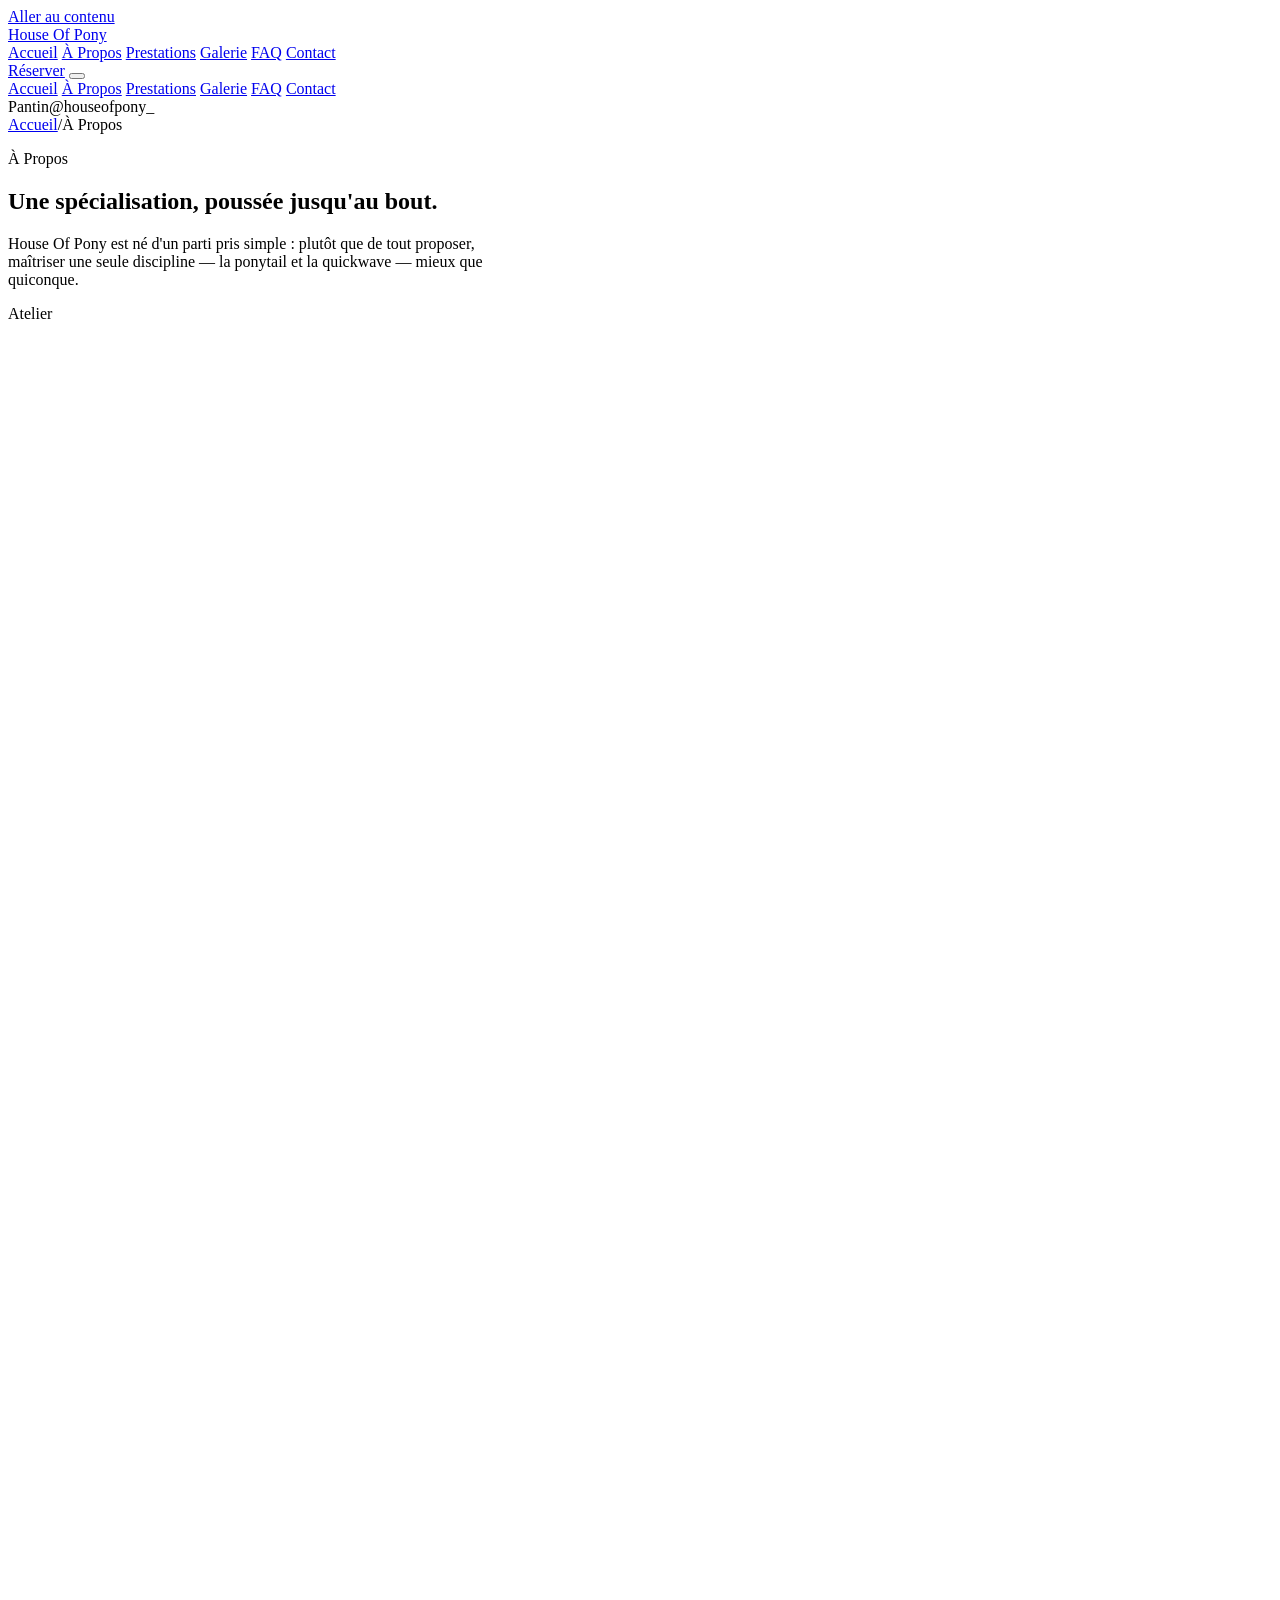
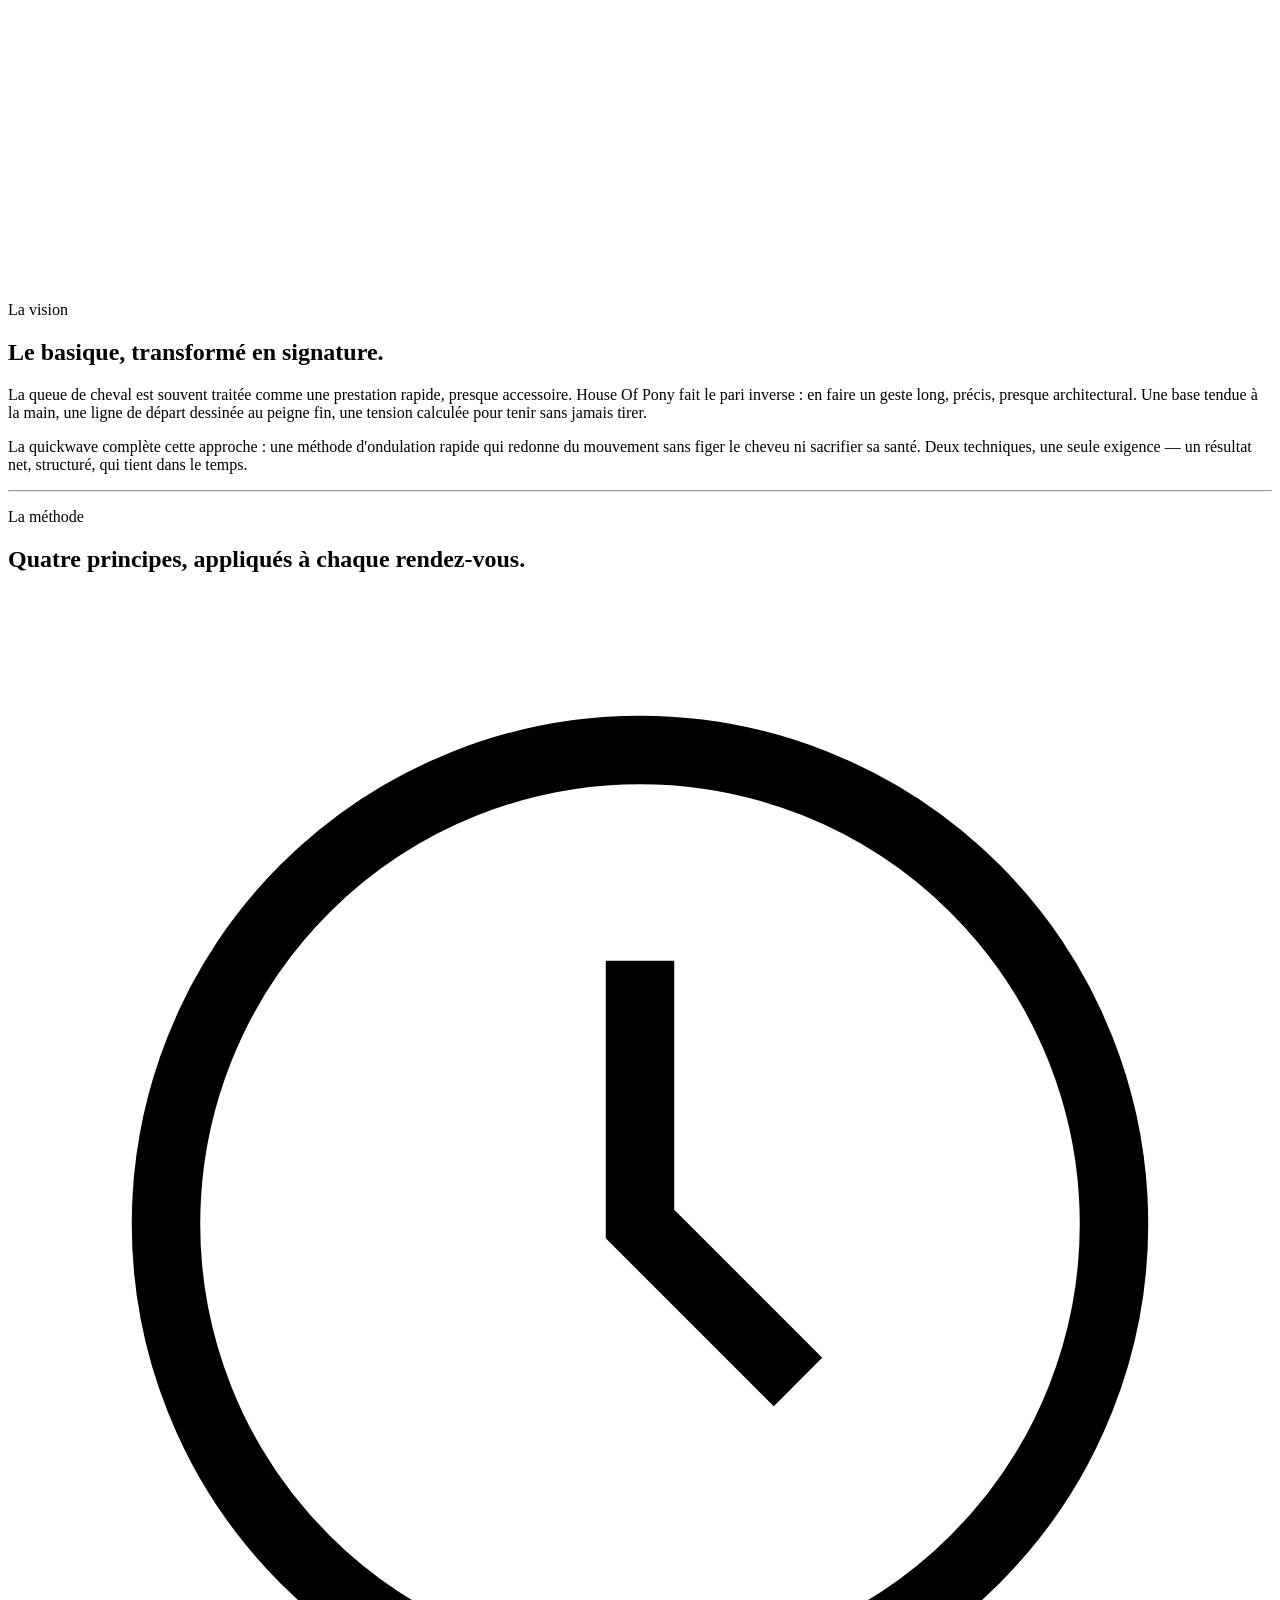
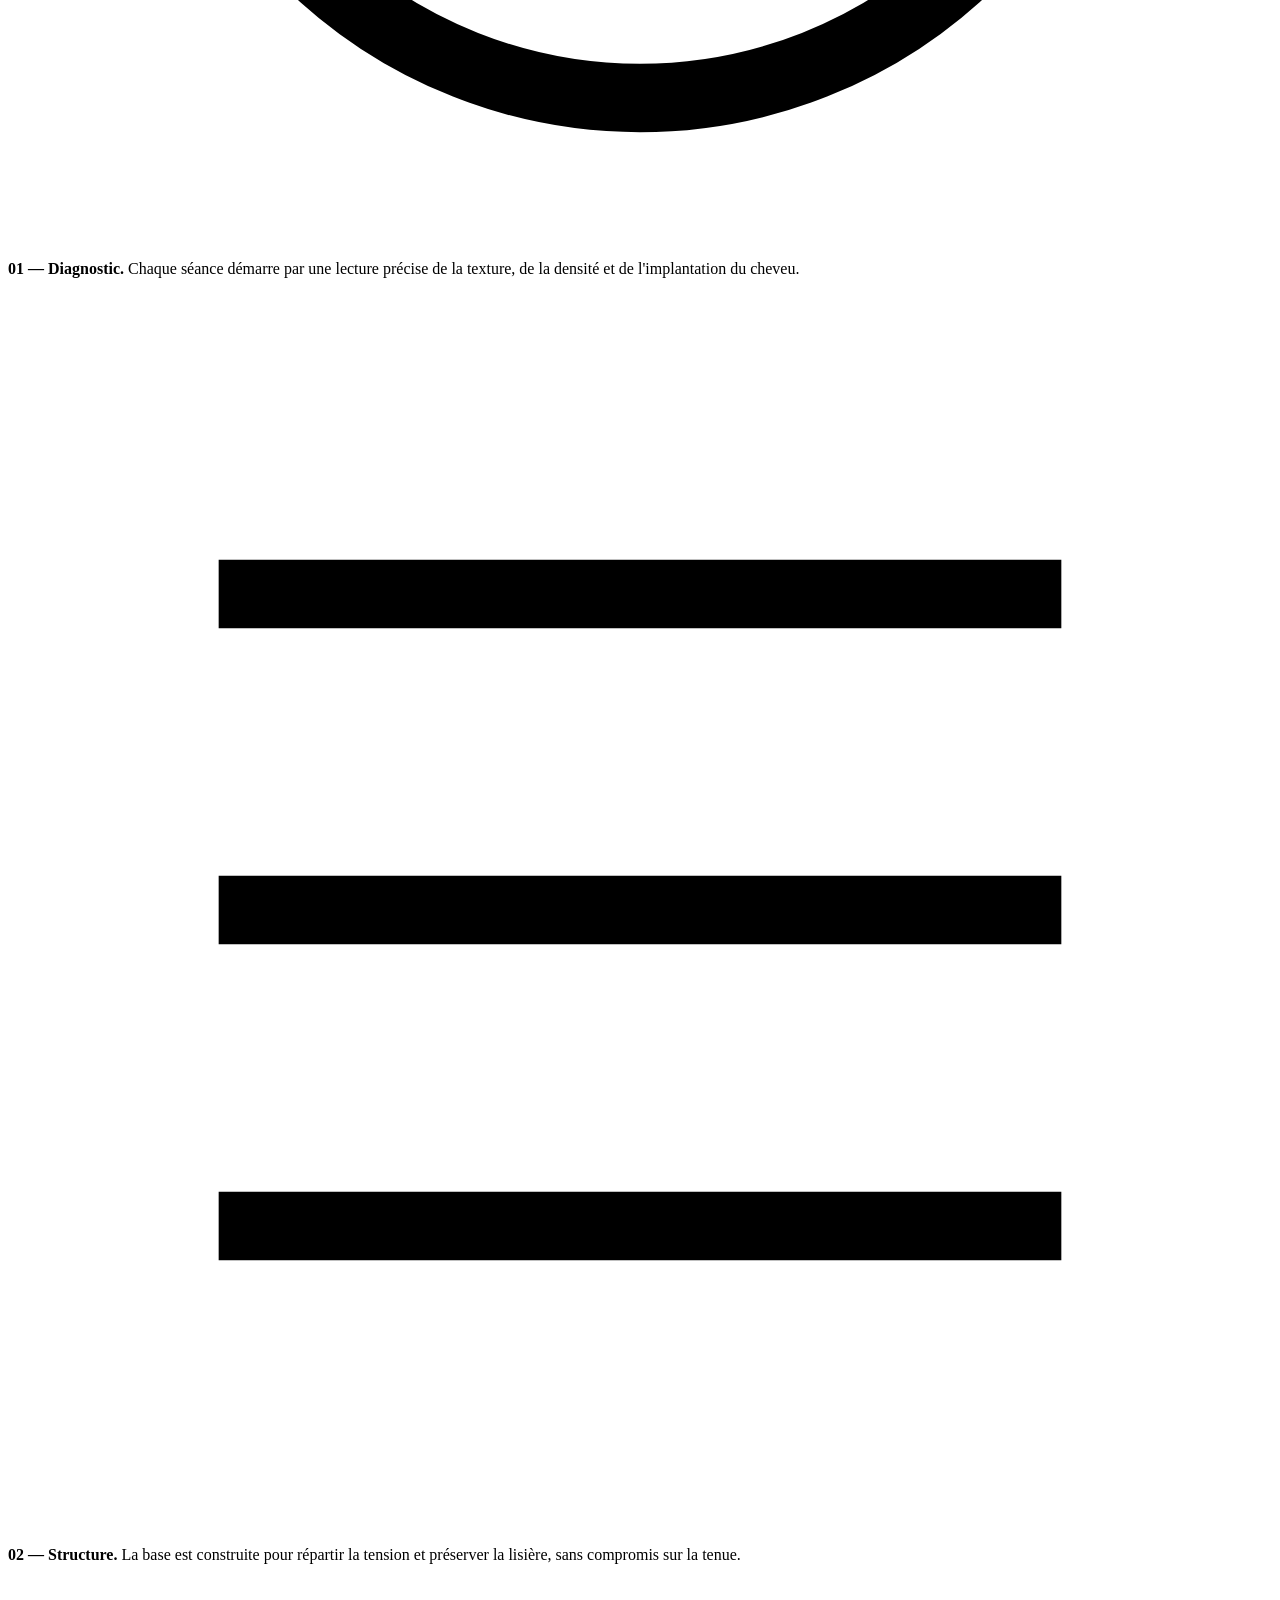
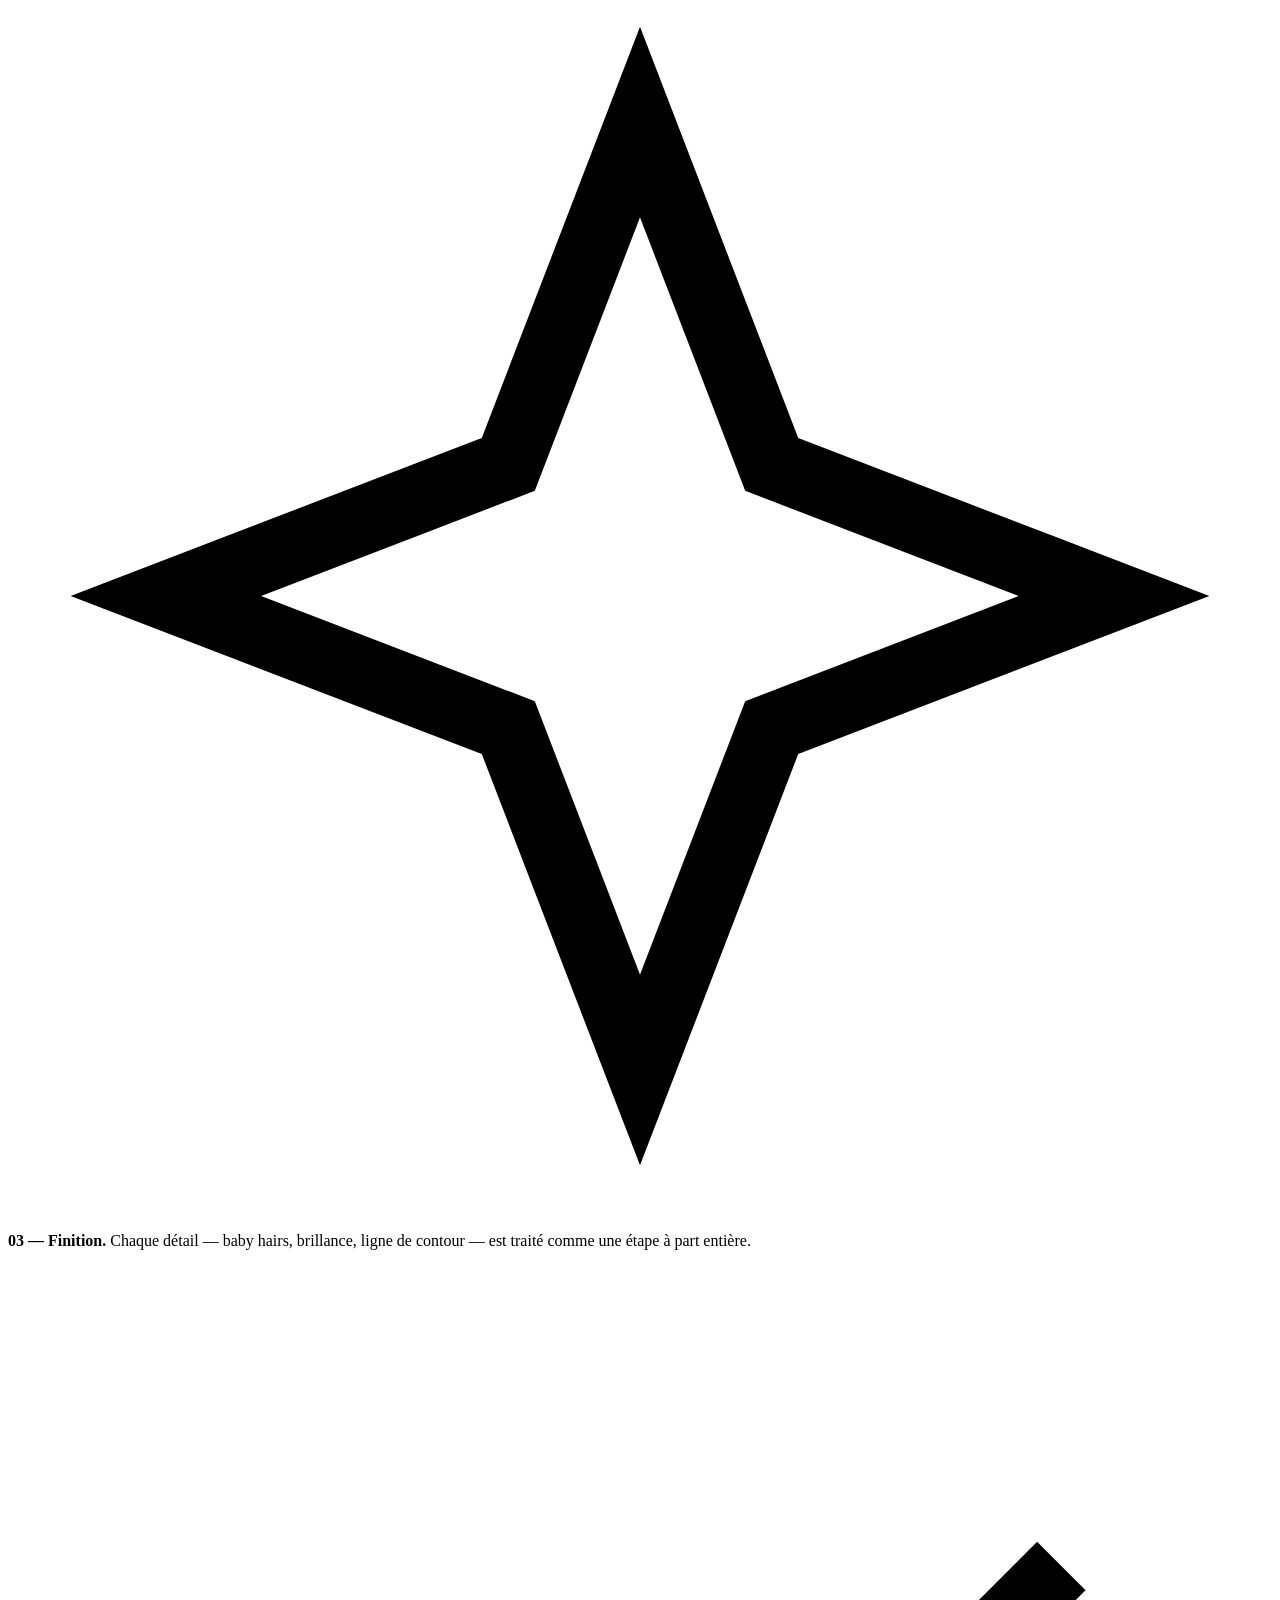
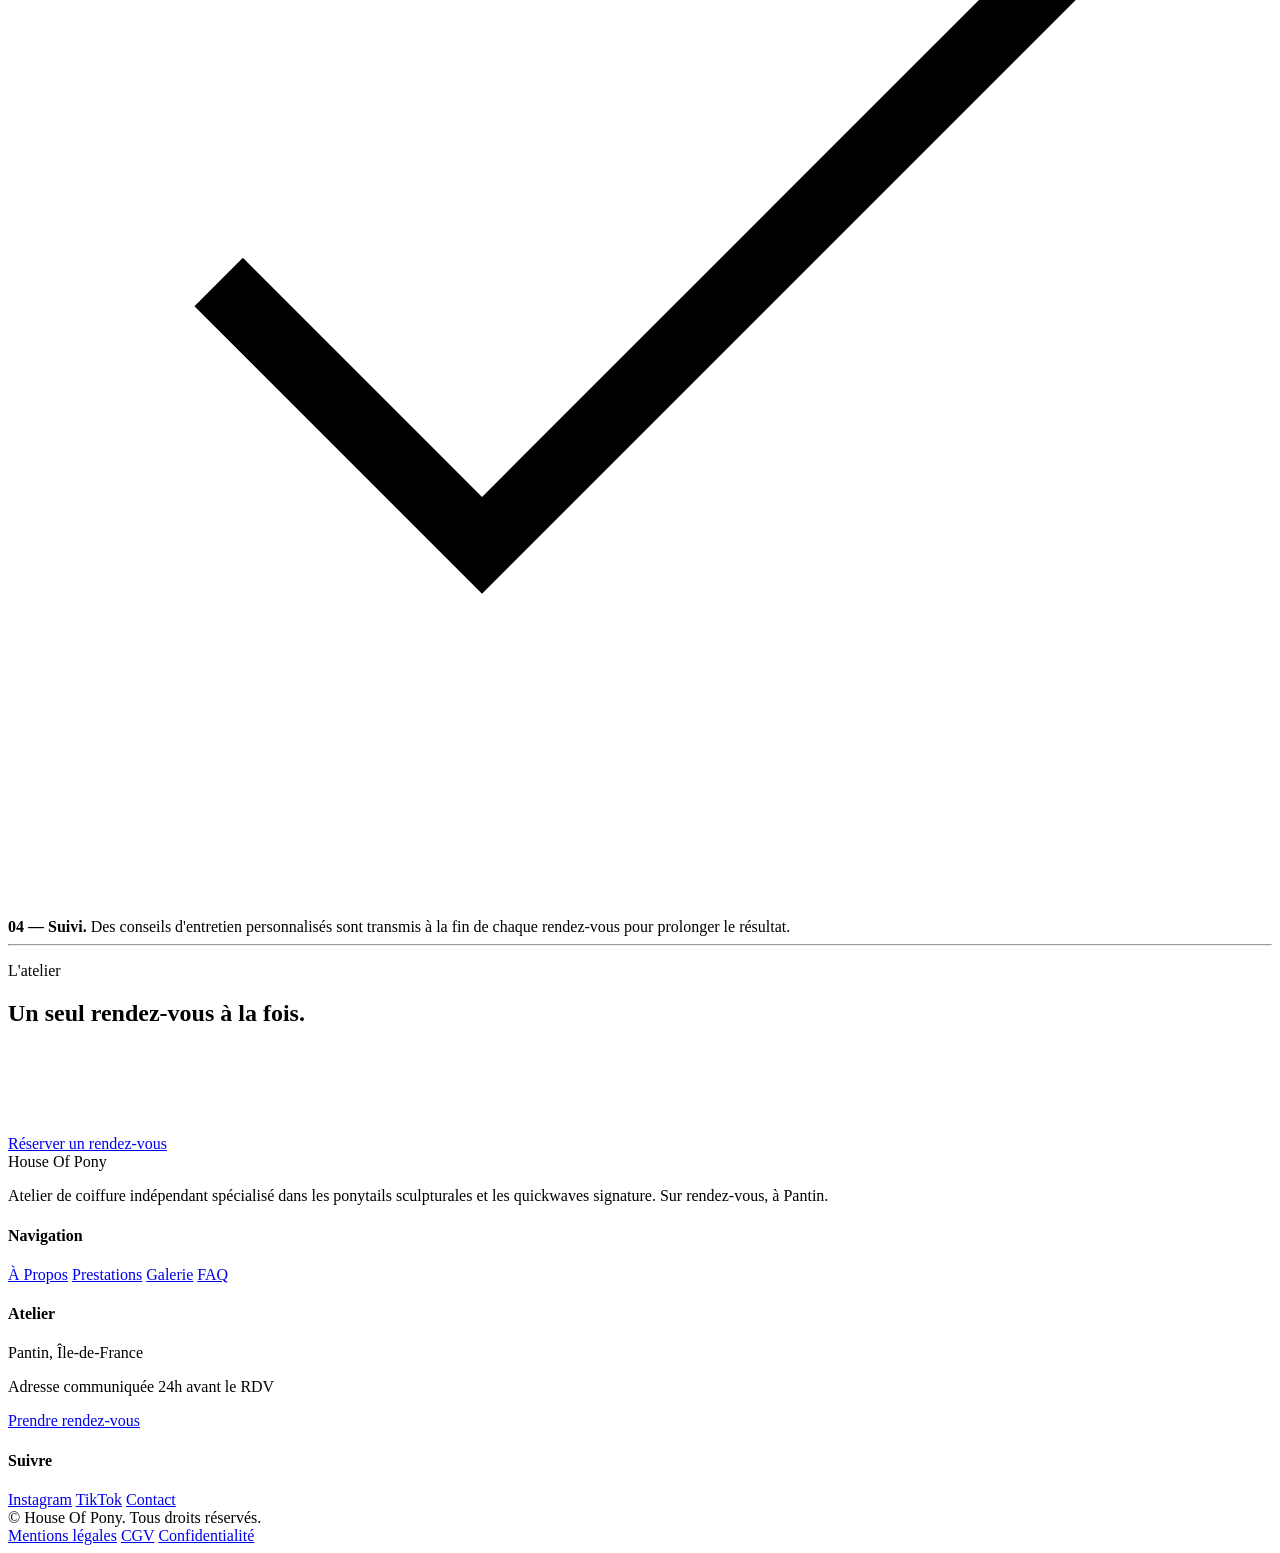
==== a-propos.html @ 2d3432c4 "Initial deploy: a-propos.html" ====
<!doctype html>
<html lang="fr">
<head>
<meta charset="UTF-8">
<meta name="viewport" content="width=device-width, initial-scale=1.0">
<title>À Propos — House Of Pony</title>
<meta name="description" content="Découvrez House Of Pony, atelier de coiffure indépendant à Pantin spécialisé dans les ponytails sculpturales et les quickwaves. Méthode, exigence et vision.">
<link rel="canonical" href="https://houseofpony.fr/a-propos.html">
<meta property="og:type" content="website">
<meta property="og:title" content="À Propos — House Of Pony">
<meta property="og:description" content="Méthode, exigence et vision d'un atelier de coiffure indépendant spécialisé dans les ponytails et quickwaves.">
<meta property="og:url" content="https://houseofpony.fr/a-propos.html">
<link rel="icon" href="data:image/svg+xml,<svg xmlns=%22http://www.w3.org/2000/svg%22 viewBox=%220 0 100 100%22><rect width=%22100%22 height=%22100%22 fill=%22black%22/><text x=%2250%22 y=%2266%22 font-size=%2260%22 fill=%22white%22 text-anchor=%22middle%22 font-family=%22serif%22>P</text></svg>">
<link rel="stylesheet" href="assets/css/style.css">
<link rel="stylesheet" href="assets/css/components.css">
</head>
<body>
<a href="#main" class="skip-link">Aller au contenu</a>

<header class="nav on-light" id="siteNav">
  <div class="nav-inner">
    <a href="index.html" class="nav-logo">House Of Pony</a>
    <nav class="nav-links">
      <a href="index.html">Accueil</a>
      <a href="a-propos.html" class="active">À Propos</a>
      <a href="prestations.html">Prestations</a>
      <a href="galerie.html">Galerie</a>
      <a href="faq.html">FAQ</a>
      <a href="contact.html">Contact</a>
    </nav>
    <div class="nav-cta">
      <a href="reservation.html" class="btn btn-outline btn-sm">Réserver</a>
      <button class="nav-burger" aria-label="Menu"><span></span><span></span><span></span></button>
    </div>
  </div>
</header>

<div class="mobile-menu">
  <nav>
    <a href="index.html">Accueil</a>
    <a href="a-propos.html">À Propos</a>
    <a href="prestations.html">Prestations</a>
    <a href="galerie.html">Galerie</a>
    <a href="faq.html">FAQ</a>
    <a href="contact.html">Contact</a>
  </nav>
  <div class="mm-foot"><span>Pantin</span><span>@houseofpony_</span></div>
</div>

<main id="main">
  <section class="page-hero">
    <div class="container">
      <div class="breadcrumb"><a href="index.html">Accueil</a><span>/</span><span>À Propos</span></div>
      <p class="eyebrow">À Propos</p>
      <h1 class="h-xl mt-xs">Une spécialisation, poussée jusqu'au bout.</h1>
      <p class="lede mt-m" style="max-width:60ch">House Of Pony est né d'un parti pris simple : plutôt que de tout proposer, maîtriser une seule discipline — la ponytail et la quickwave — mieux que quiconque.</p>
    </div>
  </section>

  <section class="section-pad">
    <div class="container grid-2">
      <div data-reveal>
        <div class="media-ph" style="aspect-ratio:4/5" role="img" aria-label="Photographie d'atelier House Of Pony — à intégrer lors du prochain shooting professionnel">
          <span class="mono">Atelier</span>
        </div>
      </div>
      <div class="about-body" data-reveal data-reveal-delay="1">
        <p class="eyebrow">La vision</p>
        <h2 class="h-lg mt-xs">Le basique, transformé en signature.</h2>
        <p class="body-l mt-m">La queue de cheval est souvent traitée comme une prestation rapide, presque accessoire. House Of Pony fait le pari inverse : en faire un geste long, précis, presque architectural. Une base tendue à la main, une ligne de départ dessinée au peigne fin, une tension calculée pour tenir sans jamais tirer.</p>
        <p class="body-l mt-s">La quickwave complète cette approche : une méthode d'ondulation rapide qui redonne du mouvement sans figer le cheveu ni sacrifier sa santé. Deux techniques, une seule exigence — un résultat net, structuré, qui tient dans le temps.</p>
      </div>
    </div>
  </section>

  <hr class="rule">

  <section class="section-pad">
    <div class="container">
      <p class="eyebrow center" data-reveal>La méthode</p>
      <h2 class="h-lg center mt-xs" data-reveal data-reveal-delay="1">Quatre principes, appliqués à chaque rendez-vous.</h2>
      <div class="grid-4 mt-l" data-reveal data-reveal-delay="2">
        <div class="cond-item" style="border:1px solid var(--line)">
          <svg viewBox="0 0 24 24" fill="none" stroke="currentColor" stroke-width="1.3"><circle cx="12" cy="12" r="9"/><path d="M12 7v5l3 3"/></svg>
          <span><strong>01 — Diagnostic.</strong> Chaque séance démarre par une lecture précise de la texture, de la densité et de l'implantation du cheveu.</span>
        </div>
        <div class="cond-item" style="border:1px solid var(--line)">
          <svg viewBox="0 0 24 24" fill="none" stroke="currentColor" stroke-width="1.3"><path d="M4 12h16M4 6h16M4 18h16"/></svg>
          <span><strong>02 — Structure.</strong> La base est construite pour répartir la tension et préserver la lisière, sans compromis sur la tenue.</span>
        </div>
        <div class="cond-item" style="border:1px solid var(--line)">
          <svg viewBox="0 0 24 24" fill="none" stroke="currentColor" stroke-width="1.3"><path d="M12 3l2.5 6.5L21 12l-6.5 2.5L12 21l-2.5-6.5L3 12l6.5-2.5z"/></svg>
          <span><strong>03 — Finition.</strong> Chaque détail — baby hairs, brillance, ligne de contour — est traité comme une étape à part entière.</span>
        </div>
        <div class="cond-item" style="border:1px solid var(--line)">
          <svg viewBox="0 0 24 24" fill="none" stroke="currentColor" stroke-width="1.3"><path d="M20 6L9 17l-5-5"/></svg>
          <span><strong>04 — Suivi.</strong> Des conseils d'entretien personnalisés sont transmis à la fin de chaque rendez-vous pour prolonger le résultat.</span>
        </div>
      </div>
    </div>
  </section>

  <hr class="rule">

  <section class="section-pad" style="background:var(--black); color:var(--white)">
    <div class="container center">
      <p class="eyebrow" data-reveal>L'atelier</p>
      <h2 class="h-lg mt-xs" data-reveal data-reveal-delay="1" style="color:var(--white)">Un seul rendez-vous à la fois.</h2>
      <p class="lede mt-m" style="max-width:60ch;margin-left:auto;margin-right:auto;color:rgba(255,255,255,.8)" data-reveal data-reveal-delay="2">
        House Of Pony reçoit sur rendez-vous uniquement, à Pantin. Aucun chevauchement de créneaux : chaque cliente bénéficie d'une attention entière, du premier diagnostic à la dernière touche de finition. L'adresse exacte est communiquée 24h avant chaque rendez-vous.
      </p>
      <a href="reservation.html" class="btn btn-inverse filled mt-l" data-reveal data-reveal-delay="3">Réserver un rendez-vous</a>
    </div>
  </section>
</main>

<footer class="footer">
  <div class="container">
    <div class="footer-top">
      <div>
        <div class="footer-brand">House Of Pony</div>
        <p class="footer-tag">Atelier de coiffure indépendant spécialisé dans les ponytails sculpturales et les quickwaves signature. Sur rendez-vous, à Pantin.</p>
      </div>
      <div class="footer-col">
        <h4>Navigation</h4>
        <a href="a-propos.html">À Propos</a>
        <a href="prestations.html">Prestations</a>
        <a href="galerie.html">Galerie</a>
        <a href="faq.html">FAQ</a>
      </div>
      <div class="footer-col">
        <h4>Atelier</h4>
        <p>Pantin, Île-de-France</p>
        <p>Adresse communiquée 24h avant le RDV</p>
        <a href="reservation.html">Prendre rendez-vous</a>
      </div>
      <div class="footer-col">
        <h4>Suivre</h4>
        <a href="https://instagram.com/houseofpony_" target="_blank" rel="noopener">Instagram</a>
        <a href="https://tiktok.com/@houseofpony_" target="_blank" rel="noopener">TikTok</a>
        <a href="contact.html">Contact</a>
      </div>
    </div>
    <div class="footer-bottom">
      <span>&copy; <span data-year></span> House Of Pony. Tous droits réservés.</span>
      <div class="footer-legal">
        <a href="mentions-legales.html">Mentions légales</a>
        <a href="cgv.html">CGV</a>
        <a href="confidentialite.html">Confidentialité</a>
      </div>
    </div>
  </div>
</footer>

<script src="assets/js/main.js"></script>
</body>
</html>
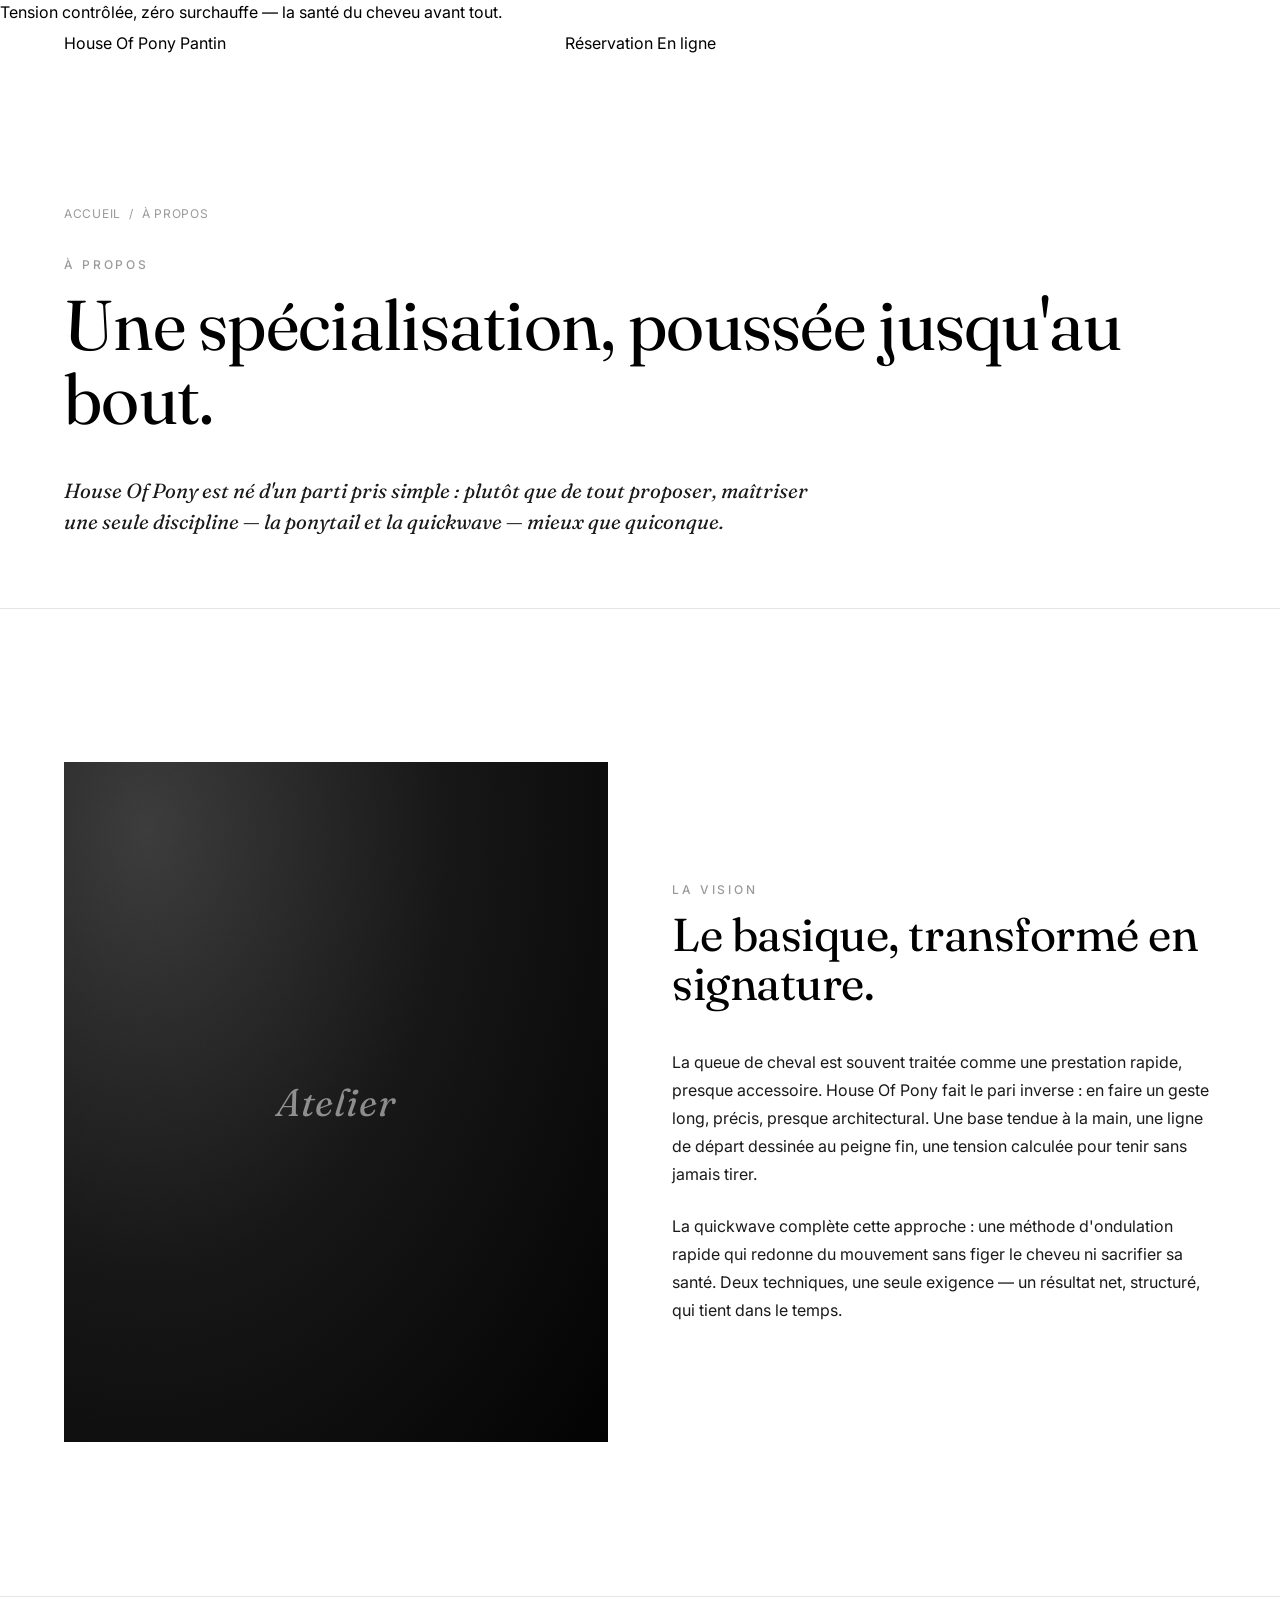
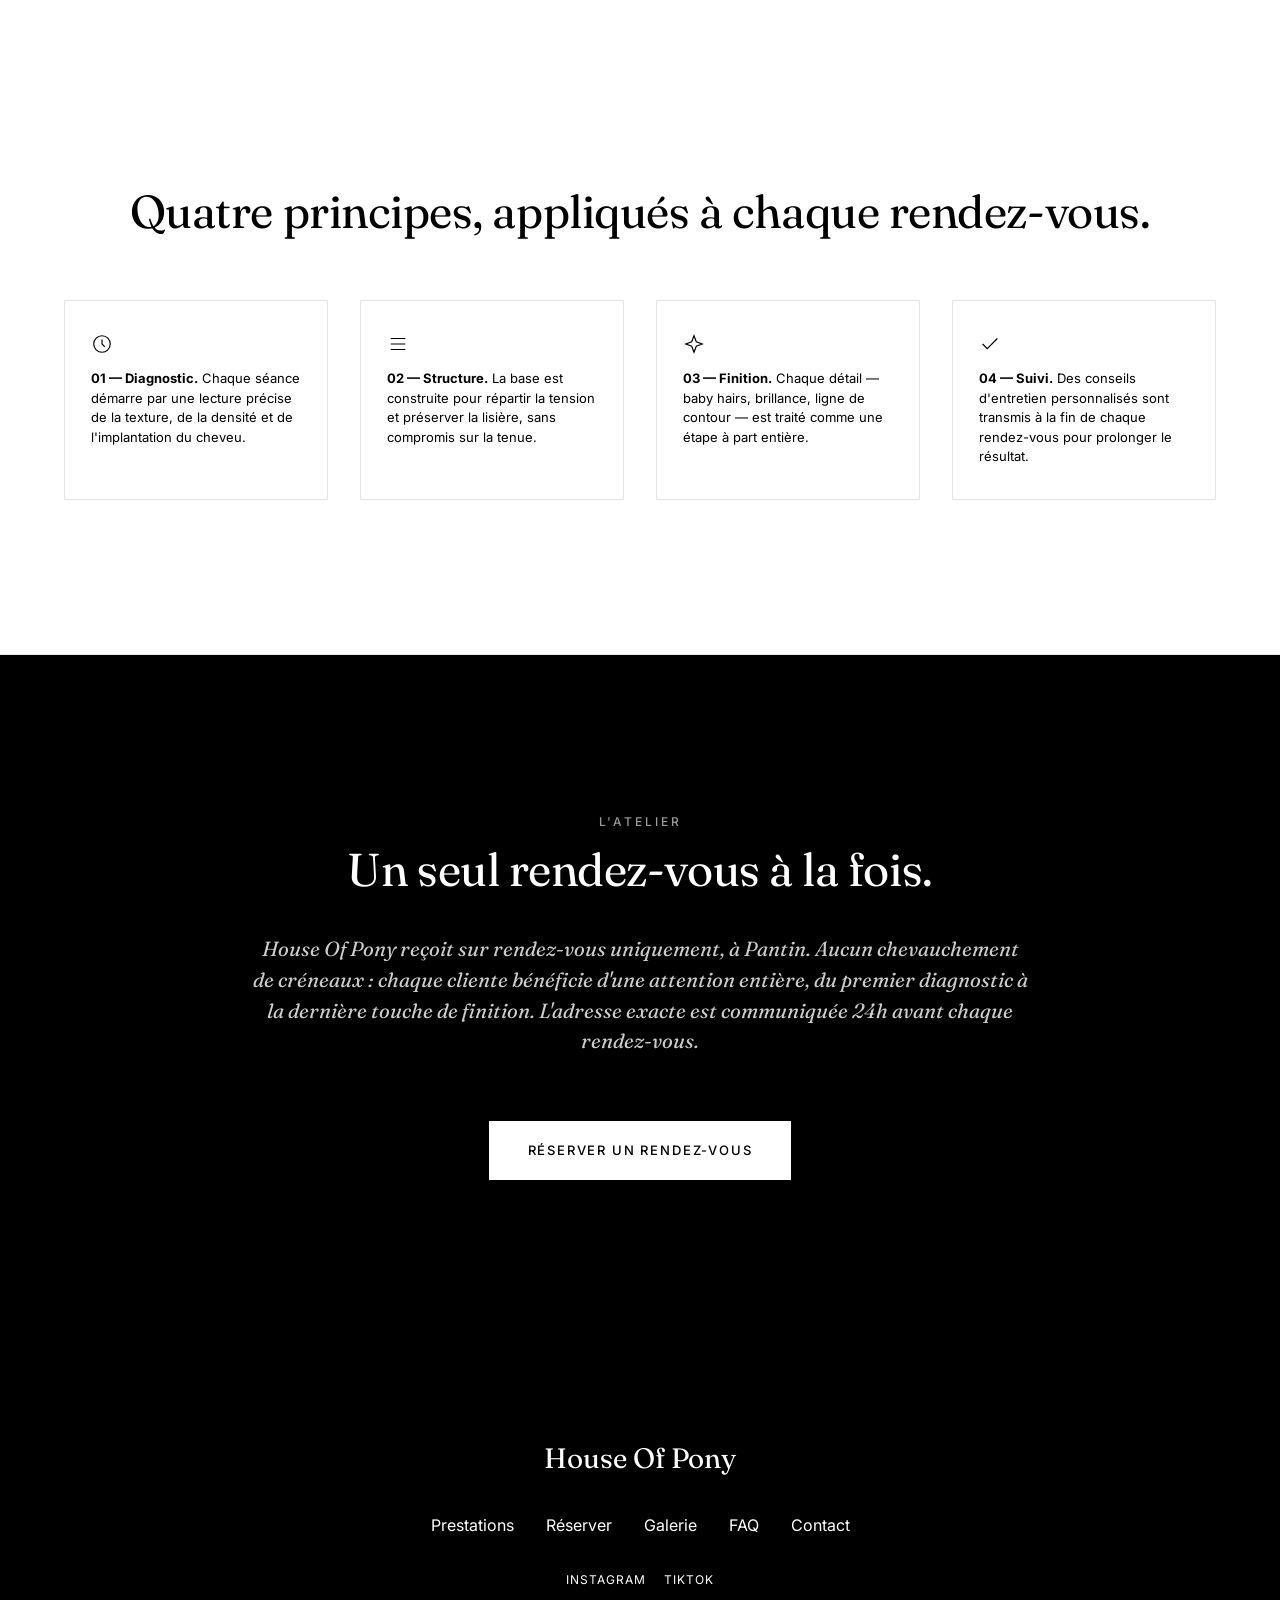
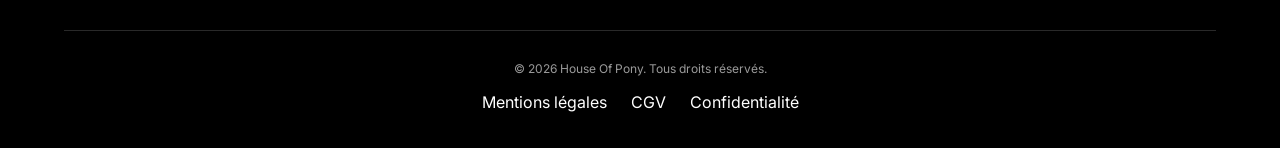
==== commit 8a8ca939: "Restructure homepage to mirror L'Atelier du 8 layout: minimal nav, announce bar, textless hero, diam" ====
--- a/a-propos.html
+++ b/a-propos.html
@@ -17,23 +17,21 @@
 <body>
 <a href="#main" class="skip-link">Aller au contenu</a>
 
-<header class="nav on-light" id="siteNav">
+<header class="nav" id="siteNav">
   <div class="nav-inner">
-    <a href="index.html" class="nav-logo">House Of Pony</a>
-    <nav class="nav-links">
-      <a href="index.html">Accueil</a>
-      <a href="a-propos.html" class="active">À Propos</a>
-      <a href="prestations.html">Prestations</a>
-      <a href="galerie.html">Galerie</a>
-      <a href="faq.html">FAQ</a>
-      <a href="contact.html">Contact</a>
-    </nav>
-    <div class="nav-cta">
-      <a href="reservation.html" class="btn btn-outline btn-sm">Réserver</a>
-      <button class="nav-burger" aria-label="Menu"><span></span><span></span><span></span></button>
-    </div>
+    <button class="nav-burger" aria-label="Menu"><span></span><span></span><span></span></button>
+    <a href="index.html" class="nav-logo-stack">
+      <span class="l1">House Of Pony</span>
+      <span class="l2">Pantin</span>
+    </a>
+    <a href="reservation.html" class="nav-reserve">
+      <span class="r1">Réservation</span>
+      <span class="r2">En ligne</span>
+    </a>
   </div>
 </header>
+
+<div class="announce-bar">Tension contrôlée, zéro surchauffe — la santé du cheveu avant tout.</div>
 
 <div class="mobile-menu">
   <nav>
@@ -115,39 +113,26 @@
 </main>
 
 <footer class="footer">
-  <div class="container">
-    <div class="footer-top">
-      <div>
-        <div class="footer-brand">House Of Pony</div>
-        <p class="footer-tag">Atelier de coiffure indépendant spécialisé dans les ponytails sculpturales et les quickwaves signature. Sur rendez-vous, à Pantin.</p>
-      </div>
-      <div class="footer-col">
-        <h4>Navigation</h4>
-        <a href="a-propos.html">À Propos</a>
-        <a href="prestations.html">Prestations</a>
-        <a href="galerie.html">Galerie</a>
-        <a href="faq.html">FAQ</a>
-      </div>
-      <div class="footer-col">
-        <h4>Atelier</h4>
-        <p>Pantin, Île-de-France</p>
-        <p>Adresse communiquée 24h avant le RDV</p>
-        <a href="reservation.html">Prendre rendez-vous</a>
-      </div>
-      <div class="footer-col">
-        <h4>Suivre</h4>
-        <a href="https://instagram.com/houseofpony_" target="_blank" rel="noopener">Instagram</a>
-        <a href="https://tiktok.com/@houseofpony_" target="_blank" rel="noopener">TikTok</a>
-        <a href="contact.html">Contact</a>
-      </div>
+  <div class="container center">
+    <div class="footer-brand">House Of Pony</div>
+    <nav style="display:flex; justify-content:center; gap:32px; flex-wrap:wrap; margin:32px 0" aria-label="Navigation pied de page">
+      <a href="prestations.html">Prestations</a>
+      <a href="reservation.html">Réserver</a>
+      <a href="galerie.html">Galerie</a>
+      <a href="faq.html">FAQ</a>
+      <a href="contact.html">Contact</a>
+    </nav>
+    <div class="social-strip center mt-s" style="justify-content:center">
+      <a href="https://instagram.com/houseofpony_" target="_blank" rel="noopener">Instagram</a>
+      <a href="https://tiktok.com/@houseofpony_" target="_blank" rel="noopener">TikTok</a>
     </div>
-    <div class="footer-bottom">
+    <div class="footer-bottom" style="justify-content:center; border-top:1px solid var(--line-inv); margin-top:40px">
       <span>&copy; <span data-year></span> House Of Pony. Tous droits réservés.</span>
-      <div class="footer-legal">
-        <a href="mentions-legales.html">Mentions légales</a>
-        <a href="cgv.html">CGV</a>
-        <a href="confidentialite.html">Confidentialité</a>
-      </div>
+    </div>
+    <div class="footer-legal" style="justify-content:center; margin-top:12px">
+      <a href="mentions-legales.html">Mentions légales</a>
+      <a href="cgv.html">CGV</a>
+      <a href="confidentialite.html">Confidentialité</a>
     </div>
   </div>
 </footer>
--- a/assets/css/style.css
+++ b/assets/css/style.css
@@ -0,0 +1,369 @@
+/* ==========================================================================
+   HOUSE OF PONY — Design System
+   Noir & Blanc absolu. Inspiré Saint Laurent / COS / Aesop / Bottega Veneta.
+   ========================================================================== */
+
+@import url('https://fonts.googleapis.com/css2?family=Fraunces:ital,opsz,wght@0,9..144,300;0,9..144,400;0,9..144,500;0,9..144,600;1,9..144,400&family=Inter:wght@300;400;500;600&display=swap');
+
+:root{
+  --black:#000000;
+  --white:#FFFFFF;
+  --grey-l:#F7F7F7;
+  --grey-d:#1A1A1A;
+  --grey-mid:#9A9A9A;
+  --line:rgba(0,0,0,0.1);
+  --line-inv:rgba(255,255,255,0.16);
+
+  --serif:'Fraunces', 'Playfair Display', serif;
+  --sans:'Inter', -apple-system, BlinkMacSystemFont, sans-serif;
+
+  --ease:cubic-bezier(.22,1,.36,1);
+  --dur-fast:.35s;
+  --dur:.6s;
+  --dur-slow:1s;
+
+  --container:1440px;
+  --gutter:clamp(20px, 5vw, 72px);
+  --nav-h:88px;
+}
+
+*,*::before,*::after{box-sizing:border-box;margin:0;padding:0}
+html{scroll-behavior:smooth}
+body{
+  background:var(--white);
+  color:var(--black);
+  font-family:var(--sans);
+  font-weight:400;
+  font-size:16px;
+  line-height:1.6;
+  -webkit-font-smoothing:antialiased;
+  -moz-osx-font-smoothing:grayscale;
+  overflow-x:hidden;
+}
+img{max-width:100%;display:block}
+a{color:inherit;text-decoration:none}
+ul{list-style:none}
+button{font-family:inherit;cursor:pointer;background:none;border:none;color:inherit}
+input,textarea,select{font-family:inherit;font-size:inherit;color:inherit}
+
+::selection{background:var(--black);color:var(--white)}
+
+.container{
+  max-width:var(--container);
+  margin:0 auto;
+  padding-left:var(--gutter);
+  padding-right:var(--gutter);
+}
+
+/* ---------- Typography ---------- */
+h1,h2,h3,h4{
+  font-family:var(--serif);
+  font-weight:400;
+  line-height:1.05;
+  letter-spacing:-0.01em;
+}
+.eyebrow{
+  font-family:var(--sans);
+  font-size:12px;
+  letter-spacing:.24em;
+  text-transform:uppercase;
+  font-weight:500;
+  color:var(--grey-mid);
+  display:inline-block;
+}
+.h-display{ font-size:clamp(3.2rem, 8.5vw, 8rem); }
+.h-xl{ font-size:clamp(2.4rem, 5.5vw, 5rem); }
+.h-lg{ font-size:clamp(1.9rem, 3.6vw, 3.2rem); }
+.h-md{ font-size:clamp(1.4rem, 2.2vw, 1.9rem); }
+.lede{
+  font-family:var(--serif);
+  font-style:italic;
+  font-weight:400;
+  font-size:clamp(1.15rem, 1.6vw, 1.5rem);
+  line-height:1.5;
+  color:var(--grey-d);
+}
+.body-l{ font-size:clamp(1rem, 1.15vw, 1.15rem); line-height:1.75; color:var(--grey-d); }
+.mono-num{ font-family:var(--sans); font-variant-numeric:tabular-nums; }
+
+/* ---------- Buttons ---------- */
+.btn{
+  display:inline-flex;
+  align-items:center;
+  justify-content:center;
+  gap:10px;
+  padding:18px 38px;
+  font-size:13px;
+  letter-spacing:.14em;
+  text-transform:uppercase;
+  font-weight:500;
+  border:1px solid var(--black);
+  transition:background var(--dur-fast) var(--ease), color var(--dur-fast) var(--ease), border-color var(--dur-fast) var(--ease);
+  white-space:nowrap;
+}
+.btn-primary{ background:var(--black); color:var(--white); }
+.btn-primary:hover{ background:var(--white); color:var(--black); }
+.btn-outline{ background:transparent; color:var(--black); }
+.btn-outline:hover{ background:var(--black); color:var(--white); }
+.btn-inverse{ border-color:var(--white); color:var(--white); background:transparent; }
+.btn-inverse:hover{ background:var(--white); color:var(--black); }
+.btn-inverse.filled{ background:var(--white); color:var(--black); }
+.btn-inverse.filled:hover{ background:transparent; color:var(--white); }
+.btn-sm{ padding:13px 26px; font-size:11px; }
+.btn-full{ width:100%; }
+
+.link-arrow{
+  display:inline-flex;
+  align-items:center;
+  gap:8px;
+  font-size:12px;
+  letter-spacing:.14em;
+  text-transform:uppercase;
+  font-weight:500;
+  border-bottom:1px solid currentColor;
+  padding-bottom:4px;
+  transition:gap var(--dur-fast) var(--ease), opacity var(--dur-fast) var(--ease);
+}
+.link-arrow:hover{ gap:14px; }
+.link-arrow svg{ width:14px; height:14px; transition:transform var(--dur-fast) var(--ease); }
+
+/* ---------- Nav ---------- */
+.nav{
+  position:fixed;
+  top:0; left:0; right:0;
+  z-index:900;
+  height:var(--nav-h);
+  display:flex;
+  align-items:center;
+  padding:0 var(--gutter);
+  mix-blend-mode:normal;
+  transition:background var(--dur) var(--ease), border-color var(--dur) var(--ease), transform var(--dur-fast) var(--ease);
+  border-bottom:1px solid transparent;
+}
+.nav.on-dark{ color:var(--white); }
+.nav.on-light{ color:var(--black); }
+.nav.scrolled{
+  background:rgba(255,255,255,.92);
+  backdrop-filter:blur(14px);
+  -webkit-backdrop-filter:blur(14px);
+  border-bottom:1px solid var(--line);
+  color:var(--black);
+}
+.nav.hide{ transform:translateY(-100%); }
+.nav-inner{
+  width:100%;
+  display:grid;
+  grid-template-columns:1fr auto 1fr;
+  align-items:center;
+  gap:24px;
+}
+.nav-logo{
+  font-family:var(--serif);
+  font-size:20px;
+  letter-spacing:.02em;
+}
+.nav-links{
+  display:flex;
+  gap:36px;
+  justify-content:center;
+}
+.nav-links a{
+  font-size:12px;
+  letter-spacing:.12em;
+  text-transform:uppercase;
+  font-weight:500;
+  position:relative;
+  padding-bottom:6px;
+}
+.nav-links a::after{
+  content:'';
+  position:absolute;
+  left:0; bottom:0;
+  width:0; height:1px;
+  background:currentColor;
+  transition:width var(--dur-fast) var(--ease);
+}
+.nav-links a:hover::after,
+.nav-links a.active::after{ width:100%; }
+.nav-cta{
+  display:flex;
+  justify-content:flex-end;
+  align-items:center;
+  gap:20px;
+}
+.nav-burger{
+  display:none;
+  width:26px; height:18px;
+  position:relative;
+  z-index:1200;
+}
+.nav-burger span{
+  position:absolute;
+  left:0; right:0;
+  height:1px;
+  background:currentColor;
+  transition:transform var(--dur-fast) var(--ease), opacity var(--dur-fast) var(--ease), top var(--dur-fast) var(--ease);
+}
+.nav-burger span:nth-child(1){ top:0; }
+.nav-burger span:nth-child(2){ top:8px; }
+.nav-burger span:nth-child(3){ top:16px; }
+.nav-burger.open span:nth-child(1){ top:8px; transform:rotate(45deg); }
+.nav-burger.open span:nth-child(2){ opacity:0; }
+.nav-burger.open span:nth-child(3){ top:8px; transform:rotate(-45deg); }
+
+.mobile-menu{
+  position:fixed;
+  inset:0;
+  background:var(--black);
+  color:var(--white);
+  z-index:1100;
+  display:flex;
+  flex-direction:column;
+  justify-content:center;
+  padding:100px var(--gutter) 100px;
+  transform:translateY(-100%);
+  transition:transform var(--dur) var(--ease);
+  overflow-y:auto;
+}
+.mobile-menu.open{ transform:translateY(0); }
+.mobile-menu nav{ display:flex; flex-direction:column; gap:min(20px, 2.5vh); margin:auto 0; }
+.mobile-menu nav a{ font-family:var(--serif); font-size:clamp(1.6rem,7vw,3rem); font-weight:400; }
+.mobile-menu .mm-foot{ position:absolute; bottom:48px; left:var(--gutter); right:var(--gutter); display:flex; justify-content:space-between; font-size:12px; letter-spacing:.1em; text-transform:uppercase; color:var(--grey-mid); }
+
+/* ---------- Media placeholder (no real photography yet) ---------- */
+.media-ph{
+  position:relative;
+  overflow:hidden;
+  background:
+    radial-gradient(120% 140% at 15% 10%, #3a3a3a 0%, #161616 46%, #000 100%);
+  display:flex;
+  align-items:center;
+  justify-content:center;
+}
+.media-ph::before{
+  content:'';
+  position:absolute; inset:0;
+  background-image:url("data:image/svg+xml,%3Csvg xmlns='http://www.w3.org/2000/svg' width='120' height='120'%3E%3Cfilter id='n'%3E%3CfeTurbulence type='fractalNoise' baseFrequency='0.9' numOctaves='2' stitchTiles='stitch'/%3E%3C/filter%3E%3Crect width='100%25' height='100%25' filter='url(%23n)' opacity='0.35'/%3E%3C/svg%3E");
+  mix-blend-mode:overlay;
+  opacity:.5;
+}
+.media-ph .mono{
+  position:relative;
+  font-family:var(--serif);
+  font-style:italic;
+  font-size:clamp(1.4rem,3vw,2.4rem);
+  color:rgba(255,255,255,.5);
+  letter-spacing:.02em;
+}
+.media-ph.light{
+  background:radial-gradient(120% 140% at 85% 10%, #fdfdfd 0%, #ececec 55%, #dcdcdc 100%);
+}
+.media-ph.light .mono{ color:rgba(0,0,0,.28); }
+.media-ph.light::before{ mix-blend-mode:multiply; opacity:.25; }
+
+/* ---------- Section rhythm ---------- */
+section{ position:relative; }
+.section-pad{ padding:clamp(80px,12vw,160px) 0; }
+.section-head{
+  display:flex;
+  justify-content:space-between;
+  align-items:flex-end;
+  gap:40px;
+  margin-bottom:clamp(48px,6vw,88px);
+  flex-wrap:wrap;
+}
+.section-head .eyebrow{ margin-bottom:18px; }
+.rule{ height:1px; background:var(--line); border:none; width:100%; }
+.rule-inv{ background:var(--line-inv); }
+
+/* ---------- Reveal animation ---------- */
+[data-reveal]{
+  opacity:0;
+  transform:translateY(28px);
+  transition:opacity 1s var(--ease), transform 1s var(--ease);
+}
+[data-reveal].in-view{ opacity:1; transform:translateY(0); }
+[data-reveal-delay="1"]{ transition-delay:.08s; }
+[data-reveal-delay="2"]{ transition-delay:.16s; }
+[data-reveal-delay="3"]{ transition-delay:.24s; }
+[data-reveal-delay="4"]{ transition-delay:.32s; }
+
+/* ---------- Footer ---------- */
+.footer{
+  background:var(--black);
+  color:var(--white);
+  padding:clamp(64px,8vw,110px) 0 32px;
+}
+.footer-top{
+  display:grid;
+  grid-template-columns:1.4fr .8fr .8fr .8fr;
+  gap:40px;
+  padding-bottom:64px;
+  border-bottom:1px solid var(--line-inv);
+}
+.footer-brand{ font-family:var(--serif); font-size:28px; margin-bottom:18px; }
+.footer-tag{ color:var(--grey-mid); font-size:14px; max-width:32ch; line-height:1.7; }
+.footer-col h4{ font-family:var(--sans); font-size:12px; letter-spacing:.14em; text-transform:uppercase; font-weight:500; color:var(--grey-mid); margin-bottom:20px; }
+.footer-col a, .footer-col p{ display:block; font-size:14px; color:var(--white); margin-bottom:12px; opacity:.85; transition:opacity var(--dur-fast) var(--ease); }
+.footer-col a:hover{ opacity:1; }
+.footer-bottom{
+  display:flex;
+  justify-content:space-between;
+  align-items:center;
+  padding-top:28px;
+  font-size:12px;
+  color:var(--grey-mid);
+  flex-wrap:wrap;
+  gap:16px;
+}
+.footer-bottom a{ color:var(--grey-mid); }
+.footer-bottom a:hover{ color:var(--white); }
+.footer-legal{ display:flex; gap:24px; flex-wrap:wrap; }
+
+/* ---------- Page hero (inner pages) ---------- */
+.page-hero{
+  padding:calc(var(--nav-h) + 90px) 0 70px;
+  border-bottom:1px solid var(--line);
+}
+.breadcrumb{
+  display:flex; gap:8px; align-items:center;
+  font-size:12px; letter-spacing:.06em; color:var(--grey-mid);
+  margin-bottom:28px;
+  text-transform:uppercase;
+}
+.breadcrumb a:hover{ color:var(--black); }
+
+/* ---------- Utilities ---------- */
+.center{ text-align:center; }
+.mt-xs{ margin-top:12px; } .mt-s{ margin-top:24px; } .mt-m{ margin-top:40px; } .mt-l{ margin-top:64px; } .mt-xl{ margin-top:100px; }
+.grid-2{ display:grid; grid-template-columns:1fr 1fr; gap:clamp(24px,5vw,64px); }
+.grid-3{ display:grid; grid-template-columns:repeat(3,1fr); gap:clamp(20px,3vw,40px); }
+.grid-4{ display:grid; grid-template-columns:repeat(4,1fr); gap:clamp(20px,3vw,32px); }
+@media(max-width:980px){
+  .grid-2,.grid-3,.grid-4{ grid-template-columns:1fr; }
+  .footer-top{ grid-template-columns:1fr 1fr; }
+}
+@media(max-width:640px){
+  .footer-top{ grid-template-columns:1fr; gap:40px; }
+}
+
+/* ---------- Responsive nav ---------- */
+@media(max-width:900px){
+  .nav-links{ display:none; }
+  .nav-burger{ display:block; }
+  .nav-cta .btn{ display:none; }
+}
+
+/* ---------- Skip link ---------- */
+.skip-link{
+  position:absolute; left:-9999px; top:0;
+  background:var(--black); color:var(--white);
+  padding:14px 22px; z-index:2000; font-size:13px;
+}
+.skip-link:focus{ left:var(--gutter); top:12px; }
+
+/* ---------- Focus visibility ---------- */
+a:focus-visible, button:focus-visible, input:focus-visible, textarea:focus-visible{
+  outline:2px solid var(--black);
+  outline-offset:3px;
+}
--- a/assets/css/components.css
+++ b/assets/css/components.css
@@ -0,0 +1,428 @@
+/* ==========================================================================
+   HOUSE OF PONY — Components
+   ========================================================================== */
+
+/* ---------- Hero ---------- */
+.hero{
+  position:relative;
+  height:100svh;
+  min-height:640px;
+  display:flex;
+  align-items:flex-end;
+  color:var(--white);
+  overflow:hidden;
+}
+.hero .media-ph{ position:absolute; inset:0; }
+.hero::after{
+  content:'';
+  position:absolute; inset:0;
+  background:linear-gradient(180deg, rgba(0,0,0,.15) 0%, rgba(0,0,0,.05) 35%, rgba(0,0,0,.75) 100%);
+  pointer-events:none;
+}
+.hero-inner{
+  position:relative;
+  z-index:2;
+  width:100%;
+  padding-bottom:clamp(56px,7vw,96px);
+}
+.hero-eyebrow{
+  color:rgba(255,255,255,.7);
+  margin-bottom:22px;
+}
+.hero h1{
+  font-size:clamp(3rem,8.5vw,7.6rem);
+  max-width:14ch;
+}
+.hero-sub{
+  margin-top:24px;
+  max-width:44ch;
+  font-family:var(--serif);
+  font-style:italic;
+  font-size:clamp(1.1rem,1.6vw,1.4rem);
+  color:rgba(255,255,255,.82);
+}
+.hero-actions{
+  display:flex;
+  gap:16px;
+  margin-top:44px;
+  flex-wrap:wrap;
+}
+.hero-scroll{
+  position:absolute;
+  right:var(--gutter);
+  bottom:44px;
+  z-index:2;
+  display:flex;
+  align-items:center;
+  gap:12px;
+  color:rgba(255,255,255,.7);
+  font-size:11px;
+  letter-spacing:.18em;
+  text-transform:uppercase;
+  writing-mode:vertical-rl;
+}
+.hero-scroll .line{
+  width:1px; height:56px;
+  background:rgba(255,255,255,.4);
+  position:relative;
+  overflow:hidden;
+}
+.hero-scroll .line::after{
+  content:'';
+  position:absolute; top:-100%; left:0; right:0; height:100%;
+  background:#fff;
+  animation:scrollLine 2.4s var(--ease) infinite;
+}
+@keyframes scrollLine{ 0%{top:-100%} 60%{top:100%} 100%{top:100%} }
+
+@media(max-width:640px){
+  .hero-scroll{ display:none; }
+}
+
+/* ---------- Hero quick-link pills ---------- */
+.hero-pills{
+  position:absolute;
+  z-index:2;
+  right:var(--gutter);
+  top:50%;
+  transform:translateY(-50%);
+  display:flex;
+  flex-direction:column;
+  gap:14px;
+  align-items:flex-end;
+}
+.hero-pills a{
+  padding:15px 30px;
+  border-radius:999px;
+  border:1px solid rgba(255,255,255,.55);
+  background:rgba(0,0,0,.28);
+  backdrop-filter:blur(8px);
+  -webkit-backdrop-filter:blur(8px);
+  color:#fff;
+  font-size:11px;
+  letter-spacing:.16em;
+  text-transform:uppercase;
+  font-weight:500;
+  white-space:nowrap;
+  transition:background var(--dur-fast) var(--ease), color var(--dur-fast) var(--ease), border-color var(--dur-fast) var(--ease);
+}
+.hero-pills a:hover{ background:#fff; color:var(--black); border-color:#fff; }
+@media(max-width:900px){
+  .hero-pills{ position:static; transform:none; flex-direction:row; flex-wrap:wrap; margin-top:28px; align-items:flex-start; }
+}
+
+/* ---------- Circular monogram divider ---------- */
+.section-badge{
+  position:relative;
+  z-index:3;
+  width:68px; height:68px;
+  border-radius:50%;
+  background:var(--black);
+  color:var(--white);
+  display:flex; align-items:center; justify-content:center;
+  font-family:var(--serif);
+  font-style:italic;
+  font-size:1.05rem;
+  margin:-34px auto 0;
+}
+
+/* ---------- Signature editorial tiles ---------- */
+.signature-grid{ display:grid; grid-template-columns:1fr 1fr; gap:1px; background:var(--line); }
+.signature-tile{ position:relative; display:flex; flex-direction:column; background:var(--white); }
+.signature-tile .media-ph{ aspect-ratio:3/4; }
+.signature-tile .media-ph::after{
+  content:'';
+  position:absolute; inset:0;
+  background:linear-gradient(0deg, rgba(0,0,0,.7) 0%, rgba(0,0,0,0) 45%);
+}
+.signature-tile .tile-cap{
+  position:absolute;
+  left:28px; right:28px; bottom:24px;
+  z-index:2;
+  color:#fff;
+}
+.signature-tile .tile-cap .eyebrow{ color:rgba(255,255,255,.75); margin-bottom:8px; }
+.signature-tile .tile-cap h3{ font-family:var(--serif); font-size:clamp(1.5rem,2.4vw,2.1rem); font-weight:400; color:#fff; }
+.signature-tile .tile-book{
+  display:block;
+  width:100%;
+  padding:20px;
+  text-align:center;
+  background:var(--black);
+  color:var(--white);
+  font-size:12px;
+  letter-spacing:.16em;
+  text-transform:uppercase;
+  font-weight:500;
+  transition:background var(--dur-fast) var(--ease), color var(--dur-fast) var(--ease);
+}
+.signature-tile .tile-book:hover{ background:var(--white); color:var(--black); }
+@media(max-width:820px){ .signature-grid{ grid-template-columns:1fr; } }
+
+/* ---------- Marquee strip ---------- */
+.marquee{
+  border-top:1px solid var(--line);
+  border-bottom:1px solid var(--line);
+  padding:22px 0;
+  overflow:hidden;
+  white-space:nowrap;
+}
+.marquee-track{
+  display:inline-flex;
+  gap:64px;
+  animation:marquee 32s linear infinite;
+}
+.marquee-track span{
+  font-family:var(--serif);
+  font-style:italic;
+  font-size:clamp(1.1rem,2vw,1.6rem);
+  color:var(--grey-mid);
+  display:inline-flex;
+  align-items:center;
+  gap:64px;
+}
+.marquee-track span::after{ content:'—'; margin-left:64px; color:var(--line); }
+@keyframes marquee{ from{transform:translateX(0)} to{transform:translateX(-50%)} }
+
+/* ---------- About split ---------- */
+.about-figure{ position:relative; }
+.about-figure .media-ph{ aspect-ratio:4/5; }
+.about-figure .stat-card{
+  position:absolute;
+  bottom:-28px; right:-28px;
+  background:var(--black);
+  color:var(--white);
+  padding:28px 32px;
+  max-width:230px;
+}
+.about-figure .stat-card .n{ font-family:var(--serif); font-size:2.6rem; line-height:1; }
+.about-figure .stat-card .l{ font-size:11px; letter-spacing:.1em; text-transform:uppercase; color:var(--grey-mid); margin-top:8px; }
+.about-body{ display:flex; flex-direction:column; justify-content:center; }
+.about-values{ margin-top:44px; display:grid; grid-template-columns:1fr 1fr; gap:28px; }
+.about-values .val{ border-top:1px solid var(--line); padding-top:16px; }
+.about-values .val h4{ font-family:var(--serif); font-size:1.15rem; font-weight:400; margin-bottom:6px; }
+.about-values .val p{ font-size:13.5px; color:var(--grey-mid); line-height:1.6; }
+@media(max-width:980px){
+  .about-figure{ margin-bottom:56px; }
+  .about-figure .stat-card{ right:12px; }
+}
+
+/* ---------- Service cards ---------- */
+.svc-card{
+  position:relative;
+  border-top:1px solid var(--line);
+  padding:36px 0;
+  display:grid;
+  grid-template-columns:120px 1.6fr auto auto auto;
+  align-items:center;
+  gap:28px;
+  transition:padding-left var(--dur-fast) var(--ease);
+}
+.svc-card:last-child{ border-bottom:1px solid var(--line); }
+.svc-card:hover{ padding-left:14px; }
+.svc-thumb{ width:120px; height:120px; flex-shrink:0; }
+.svc-thumb .media-ph{ width:100%; height:100%; }
+.svc-thumb .mono{ font-size:1rem; }
+.svc-name{ font-family:var(--serif); font-size:clamp(1.3rem,2vw,1.7rem); font-weight:400; }
+.svc-desc{ font-size:13.5px; color:var(--grey-mid); margin-top:6px; max-width:46ch; line-height:1.6; }
+.svc-duration{ font-size:12px; letter-spacing:.08em; text-transform:uppercase; color:var(--grey-mid); white-space:nowrap; }
+.svc-price{ font-family:var(--serif); font-size:1.5rem; white-space:nowrap; }
+@media(max-width:900px){
+  .svc-card{ grid-template-columns:80px 1fr; grid-template-areas:"thumb name" "thumb meta" "thumb cta"; row-gap:10px; }
+  .svc-thumb{ grid-area:thumb; width:80px; height:80px; }
+  .svc-name{ grid-area:name; }
+  .svc-desc{ display:none; }
+  .svc-duration{ grid-area:meta; }
+  .svc-price{ grid-area:meta; justify-self:end; }
+  .svc-cta{ grid-area:cta; }
+}
+
+/* Full prestations cards (prestations.html) */
+.svc-grid{ display:grid; grid-template-columns:repeat(2,1fr); gap:1px; background:var(--line); border:1px solid var(--line); }
+.svc-tile{ background:var(--white); padding:44px; display:flex; flex-direction:column; scroll-margin-top:calc(var(--nav-h) + 24px); }
+.svc-tile .media-ph{ aspect-ratio:5/4; margin-bottom:28px; }
+.svc-tile .top{ display:flex; justify-content:space-between; align-items:flex-start; gap:16px; margin-bottom:10px; }
+.svc-tile h3{ font-family:var(--serif); font-size:1.6rem; font-weight:400; }
+.svc-tile .price{ font-family:var(--serif); font-size:1.6rem; white-space:nowrap; }
+.svc-tile .meta{ font-size:11px; letter-spacing:.1em; text-transform:uppercase; color:var(--grey-mid); margin-bottom:16px; }
+.svc-tile p{ font-size:14px; color:var(--grey-d); line-height:1.7; margin-bottom:28px; flex-grow:1; }
+@media(max-width:820px){ .svc-grid{ grid-template-columns:1fr; } }
+
+/* ---------- Gallery masonry ---------- */
+.masonry{
+  columns:3 280px;
+  column-gap:20px;
+}
+.masonry-item{
+  break-inside:avoid;
+  margin-bottom:20px;
+  cursor:zoom-in;
+  position:relative;
+  overflow:hidden;
+}
+.masonry-item .media-ph{ width:100%; transition:transform 1.2s var(--ease); }
+.masonry-item:hover .media-ph{ transform:scale(1.04); }
+.masonry-item .cap{
+  position:absolute; left:0; right:0; bottom:0;
+  padding:18px;
+  color:#fff;
+  font-size:11px; letter-spacing:.1em; text-transform:uppercase;
+  background:linear-gradient(0deg, rgba(0,0,0,.55), transparent);
+  opacity:0;
+  transition:opacity var(--dur-fast) var(--ease);
+}
+.masonry-item:hover .cap{ opacity:1; }
+.gal-filter{ display:flex; gap:10px; flex-wrap:wrap; margin-bottom:40px; }
+.gal-filter button{
+  padding:10px 20px;
+  font-size:11px; letter-spacing:.1em; text-transform:uppercase;
+  border:1px solid var(--line);
+  transition:background var(--dur-fast) var(--ease), color var(--dur-fast) var(--ease), border-color var(--dur-fast) var(--ease);
+}
+.gal-filter button.active, .gal-filter button:hover{ background:var(--black); color:var(--white); border-color:var(--black); }
+
+.lightbox{
+  position:fixed; inset:0; z-index:1500;
+  background:rgba(0,0,0,.96);
+  display:flex; align-items:center; justify-content:center;
+  opacity:0; pointer-events:none;
+  transition:opacity var(--dur-fast) var(--ease);
+}
+.lightbox.open{ opacity:1; pointer-events:auto; }
+.lightbox .media-ph{ width:min(72vw,900px); height:min(80vh,900px); }
+.lightbox-close, .lightbox-prev, .lightbox-next{
+  position:absolute; color:#fff; z-index:2;
+}
+.lightbox-close{ top:32px; right:var(--gutter); font-size:13px; letter-spacing:.1em; text-transform:uppercase; display:flex; align-items:center; gap:8px; }
+.lightbox-prev{ left:var(--gutter); top:50%; transform:translateY(-50%); }
+.lightbox-next{ right:var(--gutter); top:50%; transform:translateY(-50%); }
+.lightbox-prev svg, .lightbox-next svg{ width:28px; height:28px; }
+.lightbox-count{ position:absolute; bottom:32px; left:50%; transform:translateX(-50%); color:rgba(255,255,255,.6); font-size:12px; letter-spacing:.1em; }
+@media(max-width:640px){ .masonry{ columns:1 100%; } }
+
+/* ---------- Testimonials ---------- */
+.testi-track{
+  display:flex;
+  gap:1px;
+  background:var(--line);
+  border-top:1px solid var(--line);
+  border-bottom:1px solid var(--line);
+  overflow-x:auto;
+  scroll-snap-type:x mandatory;
+  -ms-overflow-style:none;
+  scrollbar-width:none;
+}
+.testi-track::-webkit-scrollbar{ display:none; }
+.testi-card{
+  flex:0 0 min(420px,86vw);
+  background:var(--white);
+  padding:44px 40px;
+  scroll-snap-align:start;
+}
+.testi-stars{ display:flex; gap:4px; margin-bottom:22px; }
+.testi-stars svg{ width:14px; height:14px; }
+.testi-card p{ font-family:var(--serif); font-style:italic; font-size:1.15rem; line-height:1.6; margin-bottom:26px; }
+.testi-who{ display:flex; align-items:center; gap:12px; }
+.testi-avatar{ width:40px; height:40px; border-radius:50%; }
+.testi-name{ font-size:13px; font-weight:500; }
+.testi-svc{ font-size:12px; color:var(--grey-mid); }
+.testi-empty{
+  border:1px solid var(--line);
+  padding:64px 40px;
+  text-align:center;
+}
+.testi-empty .eyebrow{ margin-bottom:16px; }
+.testi-empty p{ max-width:48ch; margin:0 auto; color:var(--grey-mid); }
+.testi-nav{ display:flex; gap:12px; margin-top:32px; justify-content:flex-end; }
+.testi-nav button{ width:48px; height:48px; border:1px solid var(--line); display:flex; align-items:center; justify-content:center; transition:background var(--dur-fast) var(--ease), color var(--dur-fast) var(--ease); }
+.testi-nav button:hover{ background:var(--black); color:var(--white); }
+.testi-nav svg{ width:16px; height:16px; }
+
+/* ---------- Booking steps ---------- */
+.steps{ display:grid; grid-template-columns:repeat(5,1fr); gap:1px; background:var(--line-inv); border:1px solid var(--line-inv); }
+.step{ background:var(--black); color:var(--white); padding:40px 28px; }
+.step .num{ font-family:var(--serif); font-style:italic; font-size:2.2rem; color:var(--grey-mid); }
+.step h4{ font-family:var(--serif); font-size:1.25rem; font-weight:400; margin-top:22px; margin-bottom:10px; }
+.step p{ font-size:13px; color:var(--grey-mid); line-height:1.6; }
+@media(max-width:980px){ .steps{ grid-template-columns:1fr 1fr; } }
+@media(max-width:560px){ .steps{ grid-template-columns:1fr; } }
+
+/* ---------- FAQ accordion ---------- */
+.faq-cats{ display:flex; gap:10px; flex-wrap:wrap; margin-bottom:50px; }
+.faq-cats button{
+  padding:10px 20px;
+  font-size:11px; letter-spacing:.1em; text-transform:uppercase;
+  border:1px solid var(--line);
+  transition:background var(--dur-fast) var(--ease), color var(--dur-fast) var(--ease), border-color var(--dur-fast) var(--ease);
+}
+.faq-cats button.active, .faq-cats button:hover{ background:var(--black); color:var(--white); border-color:var(--black); }
+.faq-item{ border-top:1px solid var(--line); }
+.faq-item:last-child{ border-bottom:1px solid var(--line); }
+.faq-q{
+  width:100%;
+  display:flex; justify-content:space-between; align-items:center;
+  padding:28px 0;
+  text-align:left;
+  font-family:var(--serif);
+  font-size:clamp(1.05rem,1.6vw,1.35rem);
+  font-weight:400;
+  gap:24px;
+}
+.faq-q .plus{ position:relative; width:18px; height:18px; flex-shrink:0; }
+.faq-q .plus::before, .faq-q .plus::after{ content:''; position:absolute; background:var(--black); transition:transform var(--dur-fast) var(--ease); }
+.faq-q .plus::before{ left:0; top:50%; width:100%; height:1px; transform:translateY(-50%); }
+.faq-q .plus::after{ top:0; left:50%; width:1px; height:100%; transform:translateX(-50%); }
+.faq-item.open .plus::after{ transform:translateX(-50%) rotate(90deg); opacity:0; }
+.faq-a{ max-height:0; overflow:hidden; transition:max-height .5s var(--ease); }
+.faq-a-inner{ padding-bottom:28px; max-width:70ch; font-size:14.5px; color:var(--grey-mid); line-height:1.75; }
+.faq-item.open .faq-a{ max-height:400px; }
+
+/* ---------- Pricing / conditions strip ---------- */
+.cond-grid{ display:grid; grid-template-columns:repeat(4,1fr); gap:1px; background:var(--line); border:1px solid var(--line); }
+.cond-item{ background:var(--white); padding:32px 26px; display:flex; flex-direction:column; gap:14px; }
+.cond-item svg{ width:22px; height:22px; }
+.cond-item span{ font-size:13px; line-height:1.5; }
+@media(max-width:820px){ .cond-grid{ grid-template-columns:1fr 1fr; } }
+@media(max-width:480px){ .cond-grid{ grid-template-columns:1fr; } }
+
+/* ---------- Contact ---------- */
+.contact-grid{ display:grid; grid-template-columns:1fr 1fr; gap:clamp(40px,6vw,90px); }
+.form-row{ margin-bottom:26px; }
+.form-row label{ display:block; font-size:11px; letter-spacing:.1em; text-transform:uppercase; color:var(--grey-mid); margin-bottom:10px; }
+.form-row input, .form-row select, .form-row textarea{
+  width:100%;
+  border:none;
+  border-bottom:1px solid var(--line);
+  padding:12px 0;
+  background:transparent;
+  transition:border-color var(--dur-fast) var(--ease);
+}
+.form-row input:focus, .form-row select:focus, .form-row textarea:focus{ border-color:var(--black); outline:none; }
+.form-row textarea{ resize:vertical; min-height:110px; }
+.form-2col{ display:grid; grid-template-columns:1fr 1fr; gap:24px; }
+.form-note{ font-size:12px; color:var(--grey-mid); margin-top:18px; line-height:1.6; }
+.contact-info-item{ display:flex; gap:20px; padding:26px 0; border-top:1px solid var(--line); }
+.contact-info-item:last-child{ border-bottom:1px solid var(--line); }
+.contact-info-item svg{ width:20px; height:20px; flex-shrink:0; margin-top:2px; }
+.contact-info-item h4{ font-size:12px; letter-spacing:.08em; text-transform:uppercase; color:var(--grey-mid); margin-bottom:6px; }
+.contact-info-item p, .contact-info-item a{ font-size:15px; }
+.map-frame{ aspect-ratio:16/9; margin-top:8px; }
+@media(max-width:900px){ .contact-grid{ grid-template-columns:1fr; } .form-2col{ grid-template-columns:1fr; } }
+
+/* ---------- Social floating proof strip ---------- */
+.social-strip{ display:flex; align-items:center; gap:18px; }
+.social-strip a{
+  display:flex; align-items:center; gap:8px;
+  font-size:12px; letter-spacing:.08em; text-transform:uppercase;
+  border-bottom:1px solid transparent;
+}
+.social-strip a:hover{ border-color:currentColor; }
+.social-strip svg{ width:16px; height:16px; }
+
+/* ---------- Legal pages ---------- */
+.legal-body h2{ font-size:1.4rem; margin-top:48px; margin-bottom:16px; font-weight:400; }
+.legal-body h2:first-child{ margin-top:0; }
+.legal-body p, .legal-body li{ font-size:14.5px; color:var(--grey-d); line-height:1.8; margin-bottom:14px; }
+.legal-body ul{ list-style:disc; padding-left:22px; }
+.legal-body strong{ font-weight:600; }
+.legal-updated{ color:var(--grey-mid); font-size:13px; margin-bottom:56px; }
